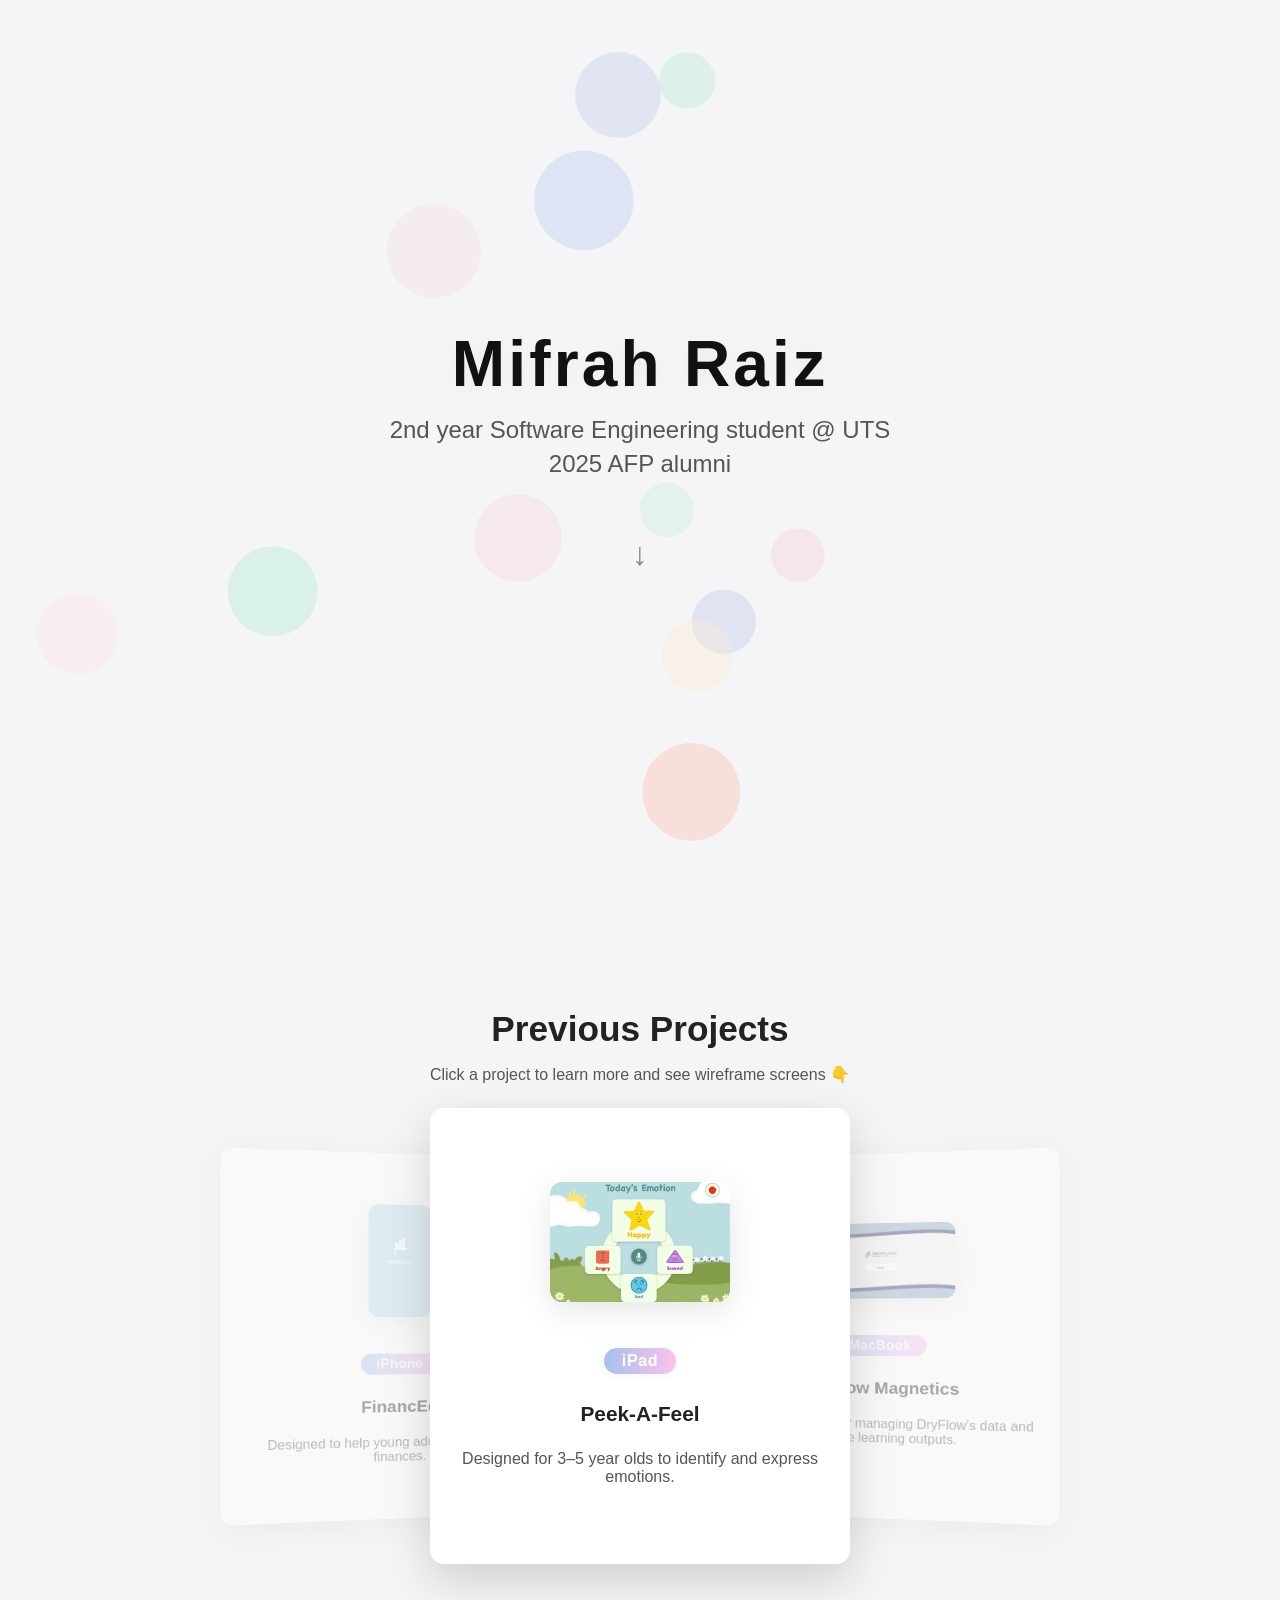
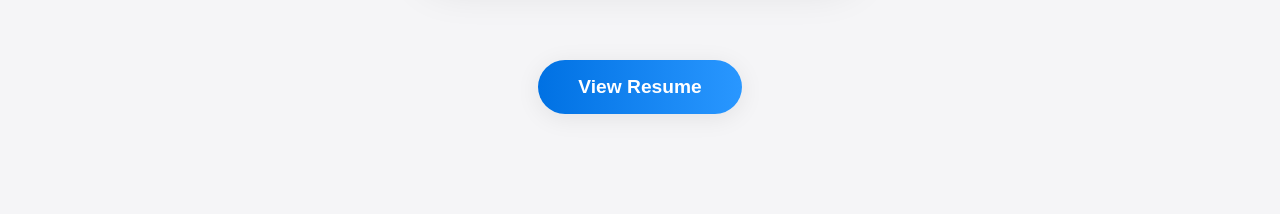
==== index.html @ ae72c948 "Add files via upload" ====
<!DOCTYPE html>
<html lang="en">
<head>
<meta charset="UTF-8">
<meta name="viewport" content="width=device-width, initial-scale=1.0">
<title>Mifrah Raiz Apps Lab Portfolio</title>
<link rel="stylesheet" href="styles.css">
<style>
/* ---------- Hero ---------- */
.hero { position: relative; overflow: hidden; height: 100vh; display: flex; flex-direction: column; justify-content: center; align-items: center; background: transparent; }
.hero-balls-canvas { position: absolute; top:0; left:0; width:100%; height:100%; z-index:0; pointer-events:none; }
.hero .name, .hero .subtitle, .hero .scroll-down { position: relative; z-index: 1; }
.name { font-size: 4rem; font-weight:700; letter-spacing:0.05em; margin:0; color:#111; text-shadow:0 2px 16px rgba(0,0,0,0.04); }
.subtitle { font-size: 1.5rem; color: #555; margin-top: 12px; text-align: center; line-height: 1.4; }
.scroll-down { margin-top:2rem; font-size:2rem; color:#888; animation:bounce 2s infinite; }
@keyframes bounce { 0%,100%{transform:translateY(0);} 50%{transform:translateY(16px);} }

/* ---------- Body ---------- */
body { margin:0; font-family:-apple-system, BlinkMacSystemFont, 'Segoe UI', Roboto, Helvetica, Arial, sans-serif; background: transparent; color:#1d1d1f; }

/* ---------- Projects ---------- */
.projects { padding: 80px 0 40px 0; text-align:center; background:transparent; }
.projects h2 { font-size:2.2rem; margin-bottom:1rem; font-weight:600; color:#222; }
.projects-helper { font-size:1rem; color:#555; margin-bottom:24px; opacity:0; animation: fadeInUp 1s forwards; animation-delay:0.5s; }
@keyframes fadeInUp { 0%{opacity:0; transform:translateY(10px);} 100%{opacity:1; transform:translateY(0);} }

/* ---------- Carousel / Cards ---------- */
.stack-carousel { display:block; width:100%; max-width:420px; margin:0 auto 2rem auto; position:relative; min-height:420px; perspective:1200px; height:420px; }
.stack-carousel .card { display:flex; flex-direction:column; align-items:center; justify-content:center; gap:16px; background:#fff; border-radius:14px; box-shadow:0 8px 32px rgba(0,0,0,0.10); padding:32px 24px 24px 24px; min-width:320px; max-width:380px; min-height:400px; max-height:400px; transition:box-shadow 0.3s, transform 0.4s cubic-bezier(.4,2,.6,1), opacity 0.3s; cursor:pointer; position:absolute; left:0; right:0; top:0; bottom:0; z-index:1; opacity:0.7; pointer-events:auto; }
.stack-carousel .card[style*="scale(1)"] { box-shadow:0 16px 48px rgba(0,0,0,0.16); opacity:1; }
.card:hover { box-shadow:0 16px 48px rgba(0,0,0,0.16); transform:scale(1.03); }
.card-label { background:linear-gradient(90deg,#a6c1ee 0%,#fbc2eb 100%); color:#fff; font-size:1rem; font-weight:600; border-radius:16px; padding:4px 18px; margin:12px 0; letter-spacing:0.04em; box-shadow:0 2px 8px rgba(0,0,0,0.04); }
.card-title { font-size:1.3rem; font-weight:700; margin-bottom:8px; color:#222; }
.card-desc { font-size:1rem; color:#555; margin-bottom:12px; text-align:center; }
.device { max-width:180px; max-height:140px; width:auto; height:auto; display:block; margin:0 auto 18px auto; box-shadow:0 8px 32px rgba(0,0,0,0.10); border-radius:12px; transition: transform 0.2s; }

/* ---------- Resume ---------- */
.resume-section { display:flex; justify-content:center; align-items:center; padding:60px 0 100px 0; background:transparent; }
.resume-btn { font-size:1.2rem; padding:16px 40px; border-radius:32px; border:none; background:linear-gradient(90deg,#0071e3 0%,#2997ff 100%); color:#fff; font-weight:600; box-shadow:0 4px 24px rgba(0,0,0,0.08); cursor:pointer; transition: background 0.2s, transform 0.2s; }
.resume-btn:hover { background:linear-gradient(90deg,#2997ff 0%,#0071e3 100%); transform:translateY(-2px) scale(1.03); }
</style>
</head>
<body>

<section class="hero">
    <canvas class="hero-balls-canvas" id="hero-balls-canvas"></canvas>
    <h1 class="name">Mifrah Raiz</h1>
    <p class="subtitle">2nd year Software Engineering student @ UTS<br>2025 AFP alumni</p>
    <div class="scroll-down">&#8595;</div>
</section>

<section class="projects">
    <h2>Previous Projects</h2>
    <div class="projects-helper">Click a project to learn more and see wireframe screens 👇</div>
    <div class="carousel stack-carousel" id="carousel">
        <div class="card" data-device="Phone">
            <img src="assets/phone.png" alt="Phone" class="device phone">
            <div class="card-label">iPhone</div>
            <div class="card-title">FinancEd</div>
            <div class="card-desc">Designed to help young adults manage their finances.</div>
        </div>
        <div class="card" data-device="iPad">
            <img src="assets/ipad.png" alt="iPad" class="device ipad">
            <div class="card-label">iPad</div>
            <div class="card-title">Peek-A-Feel</div>
            <div class="card-desc">Designed for 3–5 year olds to identify and express emotions.</div>
        </div>
        <div class="card" data-device="Laptop">
            <img src="assets/laptop.png" alt="Laptop" class="device laptop">
            <div class="card-label">MacBook</div>
            <div class="card-title">DryFlow Magnetics</div>
            <div class="card-desc">Built a web portal for managing DryFlow’s data and machine learning outputs.</div>
        </div>
    </div>
</section>

<section class="resume-section">
    <button class="resume-btn" onclick="window.open('assets/resume.pdf','_blank')">View Resume</button>
</section>

<script>
// ---------- Hero balls animation ----------
const canvas=document.getElementById('hero-balls-canvas'); 
const ctx=canvas.getContext('2d'); 
const hero=document.querySelector('.hero'); 
let balls=[]; 
const pastelColors=['#fbc2eb','#a6c1ee','#fcb69f','#ffecd2','#b5ead7','#c7ceea','#f5f7fa','#fed6e3','#f5d6e3'];
function resizeCanvas(){ canvas.width=hero.offsetWidth; canvas.height=hero.offsetHeight; }
window.addEventListener('resize', resizeCanvas); 
resizeCanvas();
function randomBall(){ 
    const r=24+Math.random()*32; 
    return {x:Math.random()*canvas.width,y:Math.random()*canvas.height,vx:(Math.random()-0.5)*1.2,vy:(Math.random()-0.5)*1.2,r,color:pastelColors[Math.floor(Math.random()*pastelColors.length)],alpha:0.25+Math.random()*0.25}; 
}
function createBalls(n){ balls=[]; for(let i=0;i<n;i++) balls.push(randomBall()); }
createBalls(12);
function animateBalls(){ 
    ctx.clearRect(0,0,canvas.width,canvas.height); 
    for(const ball of balls){ 
        ball.x+=ball.vx; 
        ball.y+=ball.vy; 
        if(ball.x-ball.r<0){ball.x=ball.r; ball.vx*=-1;} 
        if(ball.x+ball.r>canvas.width){ball.x=canvas.width-ball.r; ball.vx*=-1;} 
        if(ball.y-ball.r<0){ball.y=ball.r; ball.vy*=-1;} 
        if(ball.y+ball.r>canvas.height){ball.y=canvas.height-ball.r; ball.vy*=-1;} 
        ctx.globalAlpha=ball.alpha; 
        ctx.beginPath(); 
        ctx.arc(ball.x,ball.y,ball.r,0,2*Math.PI); 
        ctx.fillStyle=ball.color; 
        ctx.fill(); 
    } 
    ctx.globalAlpha=1; 
    requestAnimationFrame(animateBalls); 
}
animateBalls();

// ---------- Carousel ----------
const carousel=document.getElementById('carousel'); 
const cards=Array.from(carousel.getElementsByClassName('card')); 
let current=1; // Peek-A-Feel is center at start
function updateStack(){ 
    cards.forEach((card,i)=>{ 
        card.style.zIndex=i===current?3:(i===(current+1)%cards.length?2:1); 
        if(i===current){ card.style.opacity=1; card.style.transform='translateX(0) scale(1)'; } 
        else if(i===(current+1)%cards.length){ card.style.opacity=0.38; card.style.transform='translateX(240px) scale(0.8) rotateY(-12deg)'; } 
        else{ card.style.opacity=0.38; card.style.transform='translateX(-240px) scale(0.8) rotateY(12deg)'; } 
        card.style.pointerEvents='auto'; 
    }); 
}
updateStack();

// ---------- Swipe / Drag ----------
let startX=null; 
carousel.addEventListener('touchstart', e=>{ startX=e.touches[0].clientX; });
carousel.addEventListener('touchend', e=>{ 
    if(startX===null) return; 
    let dx=e.changedTouches[0].clientX-startX; 
    if(dx>40){ current=(current-1+cards.length)%cards.length; updateStack(); } 
    else if(dx<-40){ current=(current+1)%cards.length; updateStack(); } 
    startX=null; 
});
let mouseDown=false, mouseStart=null; 
carousel.addEventListener('mousedown', e=>{ mouseDown=true; mouseStart=e.clientX; });
window.addEventListener('mouseup', e=>{ 
    if(!mouseDown) return; 
    let dx=e.clientX-mouseStart; 
    if(dx>40){ current=(current-1+cards.length)%cards.length; updateStack(); } 
    else if(dx<-40){ current=(current+1)%cards.length; updateStack(); } 
    mouseDown=false; mouseStart=null; 
});

// ---------- Click behavior ----------
cards.forEach((card,i)=>{
    card.addEventListener('click', ()=>{
        if(i===current){ // If center, navigate
            const device = card.getAttribute('data-device');
            if(device==='Phone') window.location.href='phone.html';
            if(device==='iPad') window.location.href='ipad.html';
            if(device==='Laptop') window.location.href='laptop.html';
        } else { // If not center, bring to center
            current=i;
            updateStack();
        }
    });
});

// ---------- Scroll gradient ----------
window.addEventListener('scroll', ()=>{
    const scrollTop=window.scrollY; 
    const docHeight=document.body.scrollHeight-window.innerHeight; 
    const scrollPercent=scrollTop/docHeight;
    const startColor=[245,245,247]; 
    const endColor=[255,255,255]; 
    const currentColor=startColor.map((s,i)=>Math.round(s+(endColor[i]-s)*scrollPercent));
    document.body.style.background=`rgb(${currentColor.join(',')})`;
});

// Optional: subtle pulse effect on helper text
const helper = document.querySelector('.projects-helper');
setTimeout(()=>{ helper.style.transform='scale(1.03)'; setTimeout(()=>{helper.style.transform='scale(1)';},500); },1500);
</script>
</body>
</html>
---- styles.css ----
.device {
	max-width: 160px;
	max-height: 120px;
	width: auto;
	height: auto;
	display: block;
	margin: 0 auto 18px auto;
}
body {
    margin: 0;
    font-family: -apple-system, BlinkMacSystemFont, 'Segoe UI', Roboto, Helvetica, Arial, sans-serif;
    background: transparent; /* remove fixed grey */
    color: #1d1d1f;
}


.hero {
    height: 100vh;
    display: flex;
    flex-direction: column;
    justify-content: center;
    align-items: center;
    /* remove previous background so body gradient shows */
    background: transparent;
}

.name {
	font-size: 4rem;
	font-weight: 700;
	letter-spacing: 0.05em;
	margin: 0;
	color: #111;
	text-shadow: 0 2px 16px rgba(0,0,0,0.04);
}

.scroll-down {
	margin-top: 2rem;
	font-size: 2rem;
	color: #888;
	animation: bounce 2s infinite;
}

@keyframes bounce {
	0%, 100% { transform: translateY(0); }
	50% { transform: translateY(16px); }
}

.projects {
    padding: 80px 0 40px 0;
    text-align: center;
    background: transparent; /* optional */
}

.projects h2 {
	font-size: 2.2rem;
	margin-bottom: 2.5rem;
	font-weight: 600;
	color: #222;
}

.stack-carousel {
	display: block;
	width: 100%;
	max-width: 420px;
	margin: 0 auto 2rem auto;
	position: relative;
	min-height: 420px;
	perspective: 1200px;
	height: 420px;
}
.stack-carousel .card {
    display: flex;
    flex-direction: column;
    align-items: center;
    justify-content: center;
    gap: 16px; /* space between elements inside card */
    background: #fff;
    border-radius: 14px;
    box-shadow: 0 8px 32px rgba(0,0,0,0.10);
    padding: 32px 24px 24px 24px;
    margin: 0 auto;
    min-width: 320px;
    max-width: 380px;
    min-height: 400px;
    max-height: 400px;
    transition: box-shadow 0.3s, transform 0.4s cubic-bezier(.4,2,.6,1), opacity 0.3s;
    cursor: pointer;
    position: absolute;
    left: 0; right: 0;
    top: 0; bottom: 0;
    z-index: 1;
    opacity: 0.7;
    pointer-events: auto;
}


.stack-carousel .card[style*="scale(1)"] {
	box-shadow: 0 16px 48px rgba(0,0,0,0.16);
	opacity: 1;
}
.card:hover {
	box-shadow: 0 16px 48px rgba(0,0,0,0.16);
	transform: scale(1.03);
}
.card-label {
	background: linear-gradient(90deg, #a6c1ee 0%, #fbc2eb 100%);
	color: #fff;
	font-size: 1rem;
	font-weight: 600;
	border-radius: 16px;
	padding: 4px 18px;
	margin-bottom: 12px;
	margin-top: 12px;
	letter-spacing: 0.04em;
	box-shadow: 0 2px 8px rgba(0,0,0,0.04);
}
.card-title {
	font-size: 1.3rem;
	font-weight: 700;
	margin-bottom: 8px;
	color: #222;
}
.card-desc {
	font-size: 1rem;
	color: #555;
	margin-bottom: 12px;
	text-align: center;
}
.carousel-controls {
	display: flex;
	justify-content: center;
	gap: 24px;
	margin-bottom: 16px;
}
.carousel-controls button {
	font-size: 2rem;
	background: #f5f5f7;
	border: none;
	border-radius: 50%;
	width: 48px;
	height: 48px;
	cursor: pointer;
	box-shadow: 0 2px 8px rgba(0,0,0,0.06);
	transition: background 0.2s, transform 0.2s;
}
.carousel-controls button:hover {
	background: #e5e5ea;
	transform: scale(1.08);
}
.modal {
	display: none;
	position: fixed;
	z-index: 100;
	left: 0;
	top: 0;
	width: 100vw;
	height: 100vh;
	background: rgba(0,0,0,0.25);
	justify-content: center;
	align-items: center;
}
.modal-content {
	background: #fff;
	border-radius: 24px;
	padding: 32px 24px;
	min-width: 320px;
	max-width: 90vw;
	box-shadow: 0 8px 32px rgba(0,0,0,0.18);
	position: relative;
}
.close {
	position: absolute;
	top: 12px;
	right: 18px;
	font-size: 2rem;
	color: #888;
	cursor: pointer;
	font-weight: 700;
}

.device {
    max-width: 180px;
    max-height: 140px;
    width: auto;
    height: auto;
    display: block;
    margin: 0 auto 18px auto;
    box-shadow: 0 8px 32px rgba(0,0,0,0.10);
    border-radius: 12px;
    transition: transform 0.2s;
}



.resume-section {
    display: flex;
    justify-content: center;
    align-items: center;
    padding: 60px 0 100px 0;
    background: transparent;
}

.hero, .projects, .resume-section {
    background: transparent;
}


.resume-btn {
	font-size: 1.2rem;
	padding: 16px 40px;
	border-radius: 32px;
	border: none;
	background: linear-gradient(90deg, #0071e3 0%, #2997ff 100%);
	color: #fff;
	font-weight: 600;
	box-shadow: 0 4px 24px rgba(0,0,0,0.08);
	cursor: pointer;
	transition: background 0.2s, transform 0.2s;
}
.resume-btn:hover {
	background: linear-gradient(90deg, #2997ff 0%, #0071e3 100%);
	transform: translateY(-2px) scale(1.03);
}
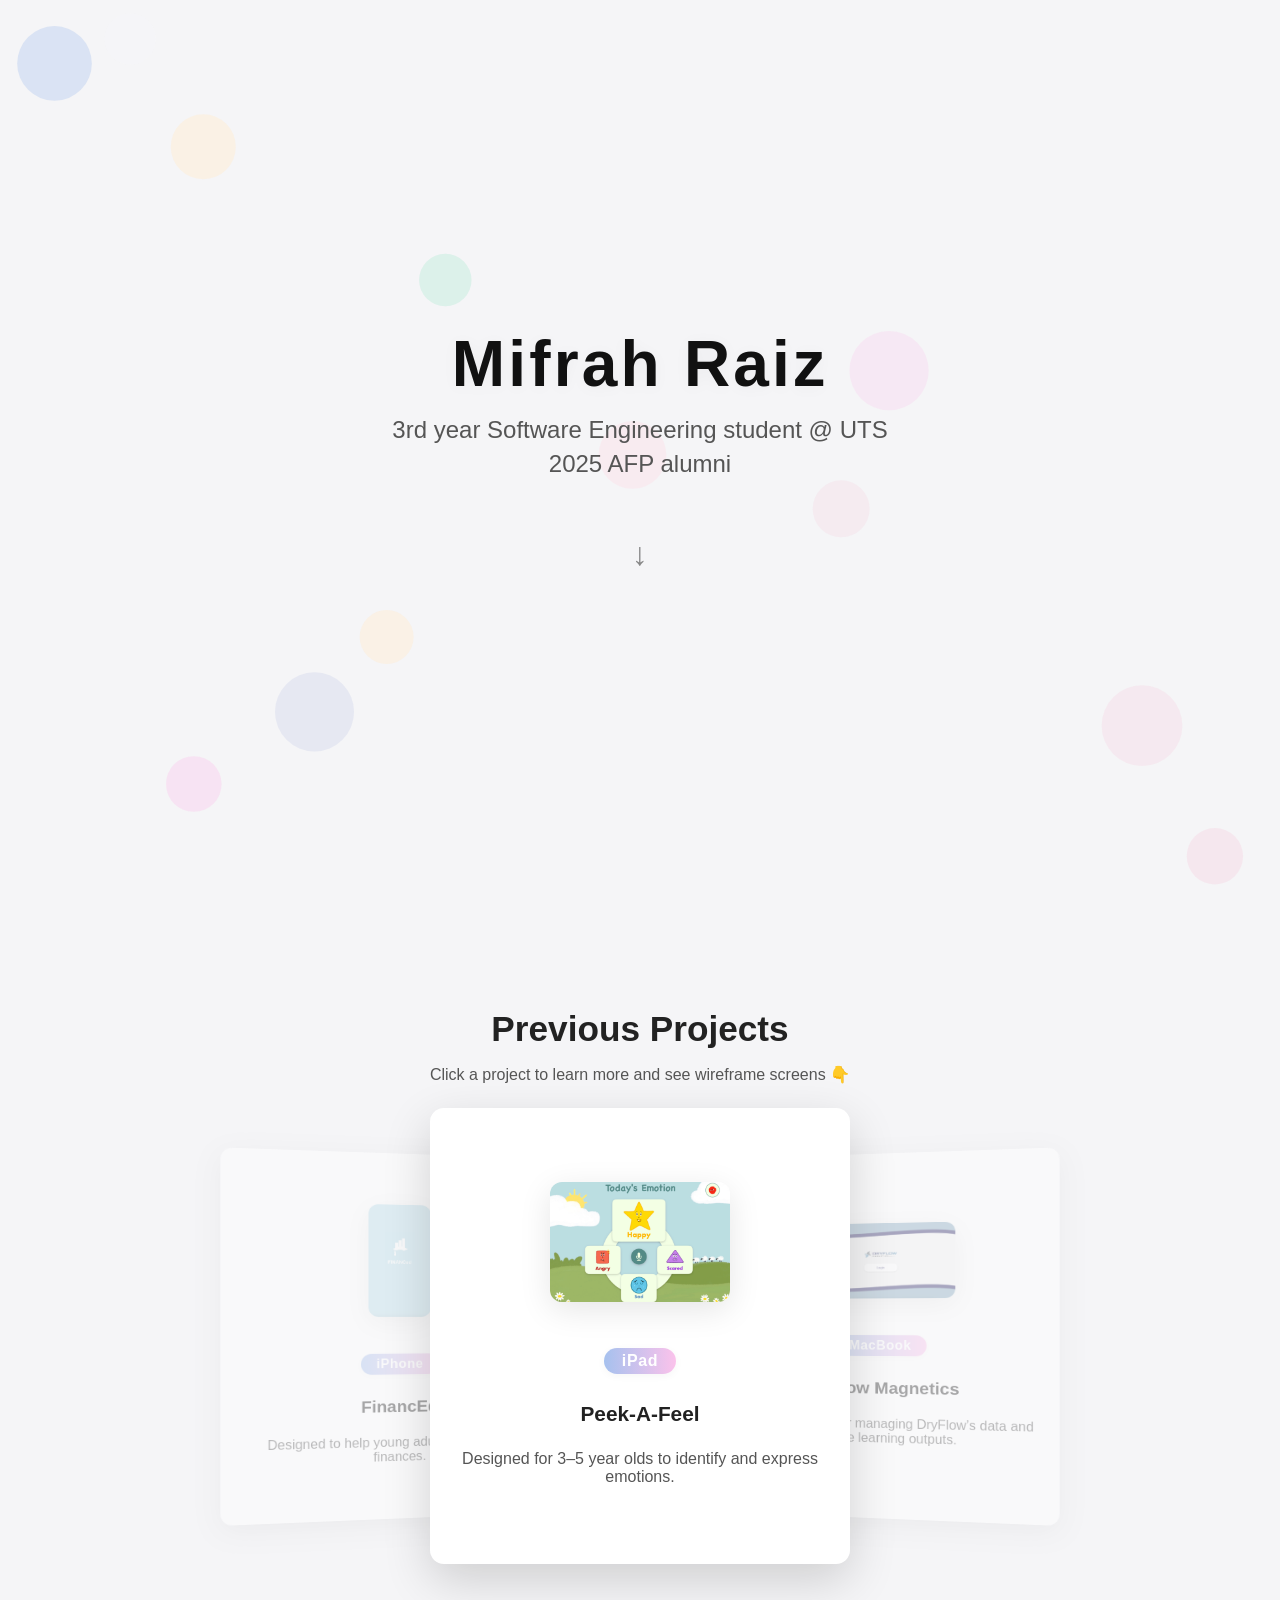
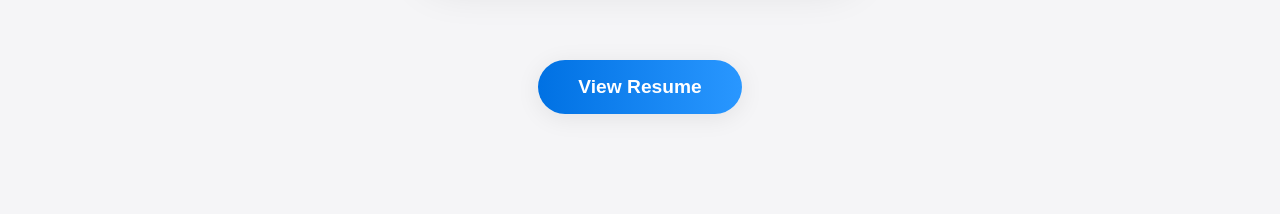
==== commit 50b57bec: "Changed to 3rd yr" ====
--- a/index.html
+++ b/index.html
@@ -45,7 +45,7 @@
 <section class="hero">
     <canvas class="hero-balls-canvas" id="hero-balls-canvas"></canvas>
     <h1 class="name">Mifrah Raiz</h1>
-    <p class="subtitle">2nd year Software Engineering student @ UTS<br>2025 AFP alumni</p>
+    <p class="subtitle">3rd year Software Engineering student @ UTS<br>2025 AFP alumni</p>
     <div class="scroll-down">&#8595;</div>
 </section>
 
